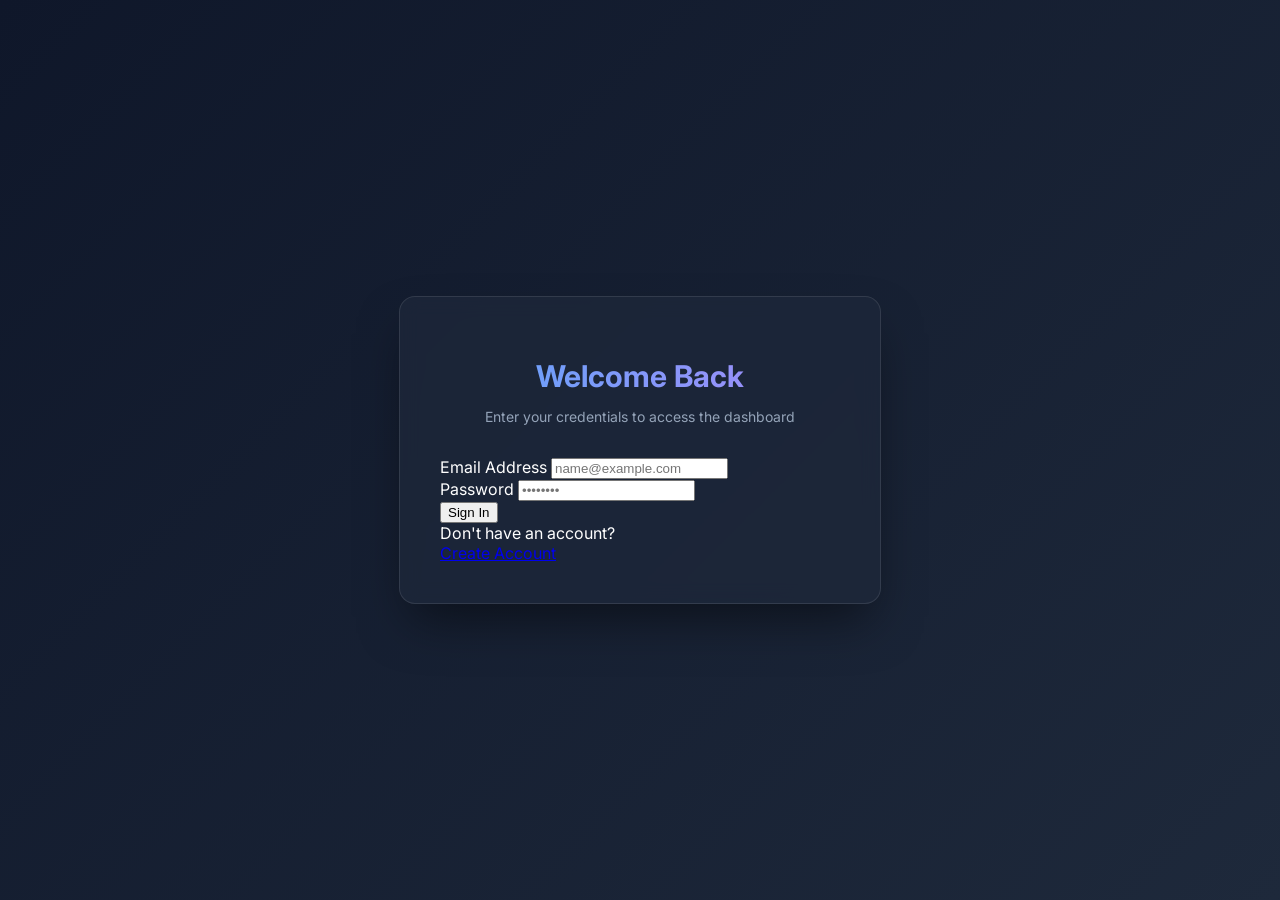
==== frontend/index.html @ 5731753a "Merge branch 'main' of https://github.com/ydejene/urban-mobility-data-explorer into ydejene" ====
<!-- 
  frontend\login.html
  Login Page: Provides a secure interface for users to authenticate using 
  their email and password credentials.
-->
<!DOCTYPE html>
<html lang="en">

<head>
    <meta charset="UTF-8">
    <meta name="viewport" content="width=device-width, initial-scale=1.0">
    <title>Login - NYC Taxi Dashboard</title>
    <link rel="stylesheet" href="style.css">
    <link href="https://fonts.googleapis.com/css2?family=Inter:wght@400;500;600;700&display=swap" rel="stylesheet">
    <style>
        body {
            display: flex;
            justify-content: center;
            align-items: center;
            height: 100vh;
            background: linear-gradient(135deg, #0f172a 0%, #1e293b 100%);
            margin: 0;
            font-family: 'Inter', sans-serif;
            color: white;
        }

        .auth-container {
            background: rgba(30, 41, 59, 0.7);
            backdrop-filter: blur(10px);
            padding: 2.5rem;
            border-radius: 1rem;
            box-shadow: 0 25px 50px -12px rgba(0, 0, 0, 0.5);
            width: 100%;
            max-width: 400px;
            border: 1px solid rgba(255, 255, 255, 0.1);
        }

        .auth-header {
            text-align: center;
            margin-bottom: 2rem;
        }

        .auth-header h1 {
            font-size: 1.875rem;
            font-weight: 700;
            margin-bottom: 0.5rem;
            background: linear-gradient(to right, #60a5fa, #a78bfa);
            -webkit-background-clip: text;
            background-clip: text;
            -webkit-text-fill-color: transparent;
        }

        .auth-header p {
            color: #94a3b8;
            font-size: 0.875rem;
        }


    </style>
</head>

<body>
    <div class="auth-container">
        <div class="auth-header">
            <h1>Welcome Back</h1>
            <p>Enter your credentials to access the dashboard</p>
        </div>
        <div id="error-message" class="error-message"></div>
        <form id="login-form">
            <div class="form-group">
                <label for="email">Email Address</label>
                <input type="email" id="email" placeholder="name@example.com" required>
            </div>
            <div class="form-group">
                <label for="password">Password</label>
                <input type="password" id="password" placeholder="••••••••" required>
            </div>
            <button type="submit" class="auth-button">Sign In</button>
        </form>
        <div class="auth-footer">
            Don't have an account?<br>
            <a href="signup.html" class="signup-btn">Create Account</a>
        </div>
    </div>

    <script>
        document.getElementById('login-form').addEventListener('submit', async (e) => {
            e.preventDefault();
            const email = document.getElementById('email').value;
            const password = document.getElementById('password').value;
            const errorElement = document.getElementById('error-message');

            try {
                const response = await fetch('http://127.0.0.1:5000/api/auth/login', {
                    method: 'POST',
                    headers: { 'Content-Type': 'application/json' },
                    body: JSON.stringify({ email, password })
                });

                const data = await response.json();

                if (response.ok) {
                    localStorage.setItem('auth_token', data.token);
                    localStorage.setItem('user_email', data.email);
                    window.location.href = 'dashboard.html';
                } else {
                    errorElement.textContent = data.error || 'Login failed';
                    errorElement.style.display = 'block';
                }
            } catch (error) {
                errorElement.textContent = 'Server connection error';
                errorElement.style.display = 'block';
            }
        });

    </script>
</body>

</html>
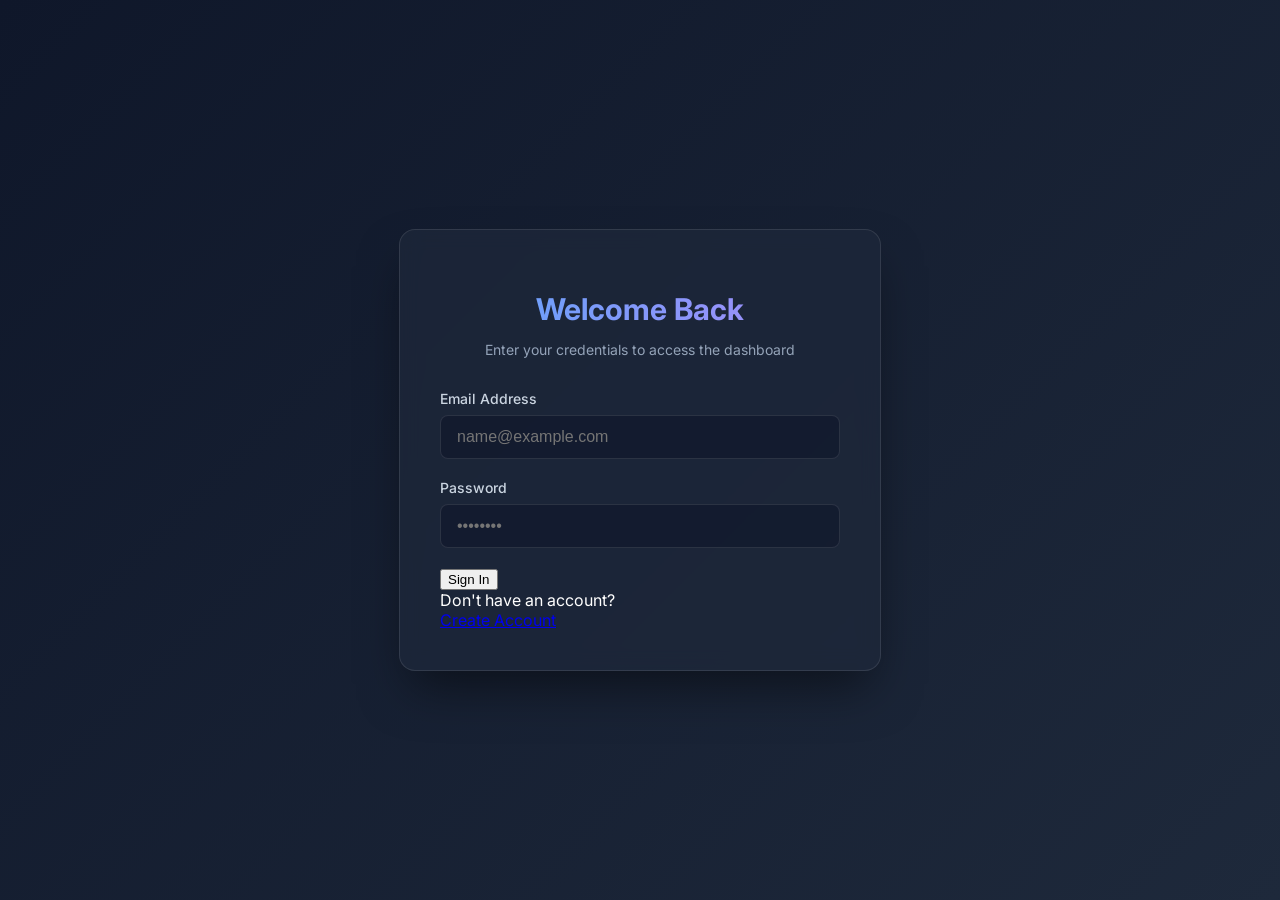
==== commit f3c4a699: "designing the form group" ====
--- a/frontend/index.html
+++ b/frontend/index.html
@@ -53,6 +53,36 @@
         .auth-header p {
             color: #94a3b8;
             font-size: 0.875rem;
+        }
+
+        .form-group {
+            margin-bottom: 1.25rem;
+        }
+
+        .form-group label {
+            display: block;
+            margin-bottom: 0.5rem;
+            font-size: 0.875rem;
+            font-weight: 500;
+            color: #cbd5e1;
+        }
+
+        .form-group input {
+            width: 100%;
+            padding: 0.75rem 1rem;
+            background: rgba(15, 23, 42, 0.6);
+            border: 1px solid rgba(255, 255, 255, 0.1);
+            border-radius: 0.5rem;
+            color: white;
+            font-size: 1rem;
+            transition: all 0.2s;
+            box-sizing: border-box;
+        }
+
+        .form-group input:focus {
+            outline: none;
+            border-color: #3b82f6;
+            box-shadow: 0 0 0 3px rgba(59, 130, 246, 0.2);
         }
 
 
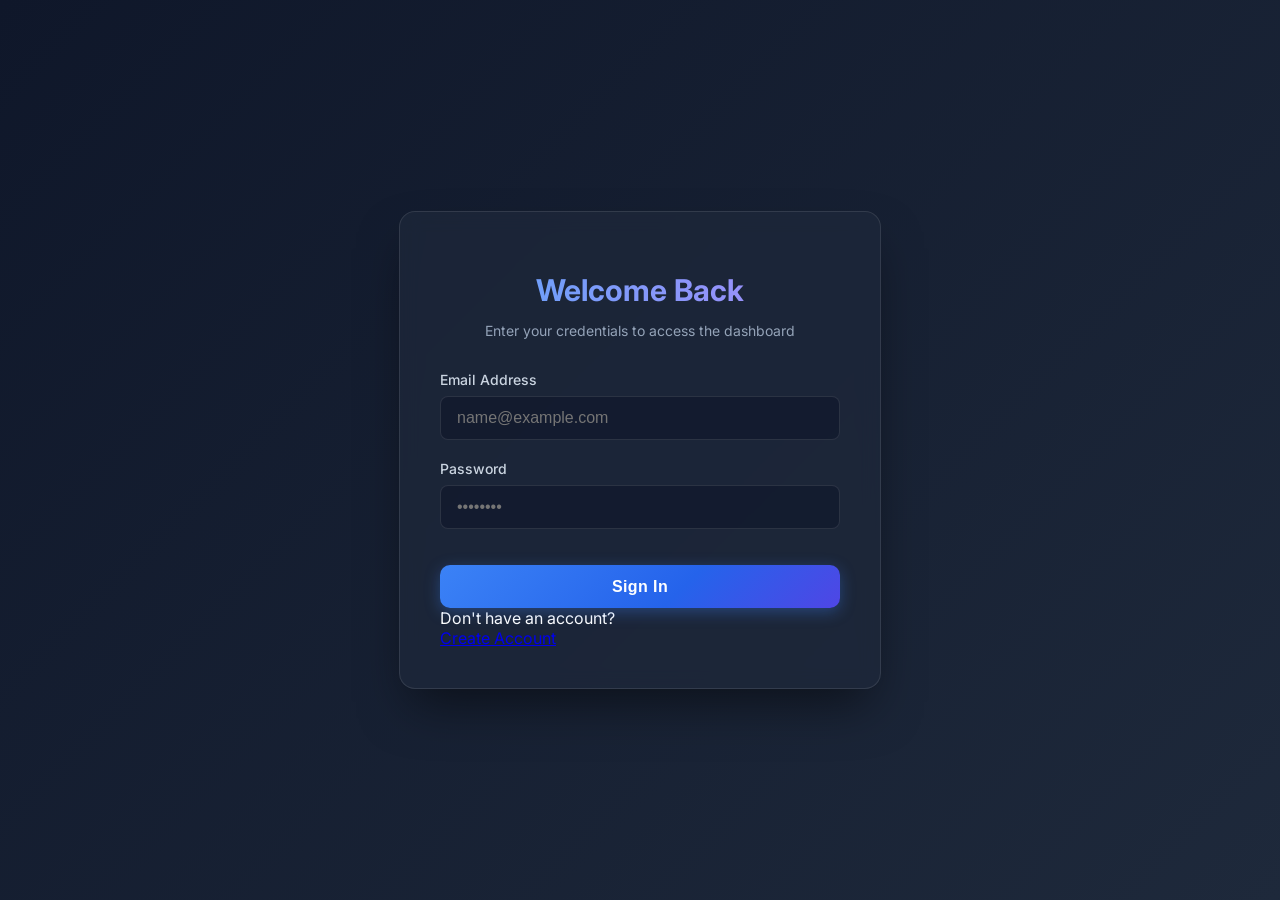
==== commit e3c1f180: "working on the auth button" ====
--- a/frontend/index.html
+++ b/frontend/index.html
@@ -85,6 +85,50 @@
             box-shadow: 0 0 0 3px rgba(59, 130, 246, 0.2);
         }
 
+        .auth-button {
+            width: 100%;
+            padding: 0.8rem;
+            background: linear-gradient(135deg, #3b82f6 0%, #2563eb 60%, #4f46e5 100%);
+            color: white;
+            border: none;
+            border-radius: 0.625rem;
+            font-size: 1rem;
+            font-weight: 700;
+            letter-spacing: 0.025em;
+            cursor: pointer;
+            margin-top: 1rem;
+            position: relative;
+            overflow: hidden;
+            transition: transform 0.2s ease, box-shadow 0.2s ease;
+            box-shadow: 0 4px 15px rgba(59, 130, 246, 0.35);
+        }
+
+        .auth-button::before {
+            content: '';
+            position: absolute;
+            top: 0;
+            left: -75%;
+            width: 50%;
+            height: 100%;
+            background: rgba(255, 255, 255, 0.18);
+            transform: skewX(-20deg);
+            transition: left 0.5s ease;
+        }
+
+        .auth-button:hover::before {
+            left: 130%;
+        }
+
+        .auth-button:hover {
+            transform: translateY(-2px);
+            box-shadow: 0 8px 24px rgba(59, 130, 246, 0.5);
+        }
+
+        .auth-button:active {
+            transform: translateY(0);
+            box-shadow: 0 3px 10px rgba(59, 130, 246, 0.3);
+        }
+
 
     </style>
 </head>
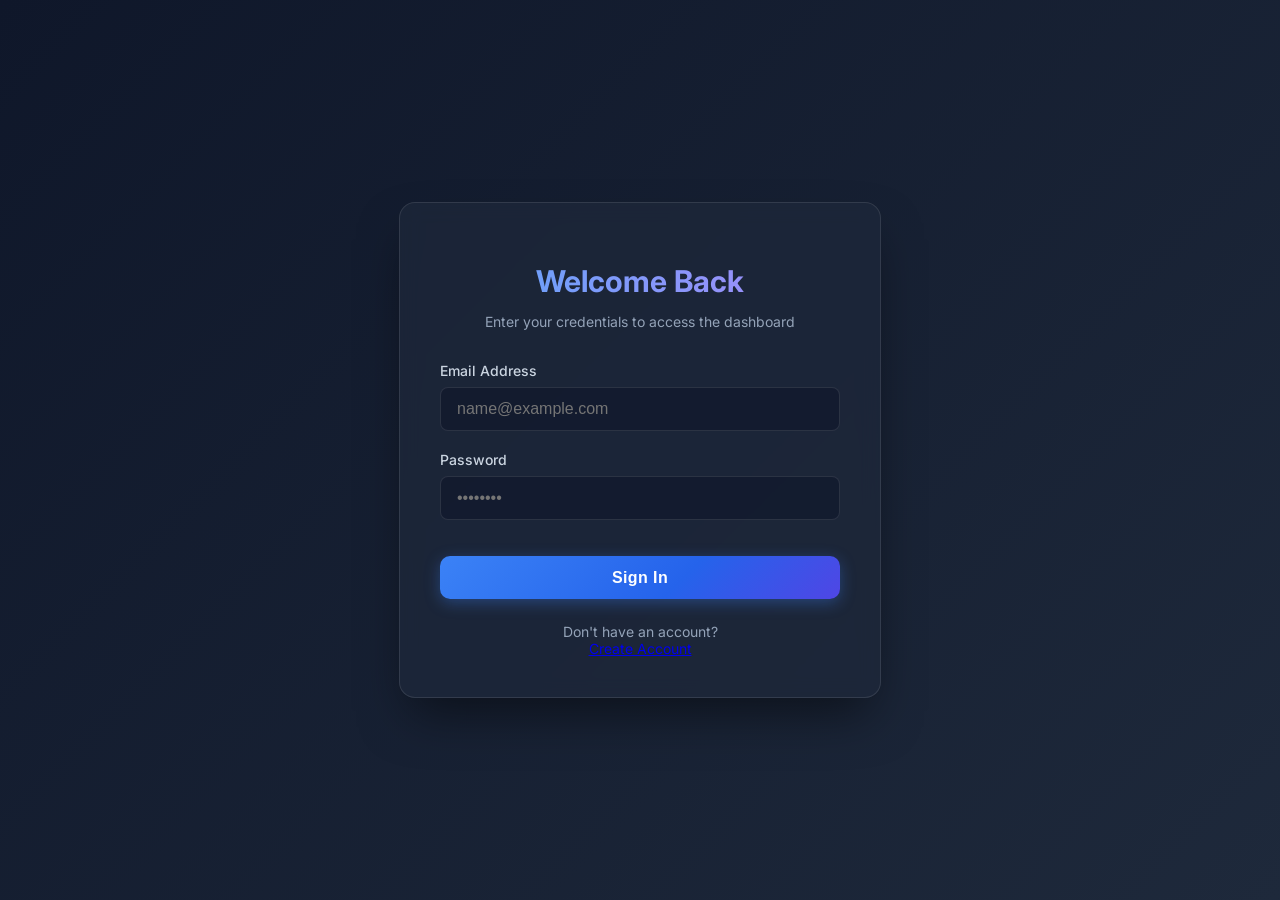
==== commit ad7dfb05: "working on the auth footer" ====
--- a/frontend/index.html
+++ b/frontend/index.html
@@ -128,6 +128,13 @@
             transform: translateY(0);
             box-shadow: 0 3px 10px rgba(59, 130, 246, 0.3);
         }
+        .auth-footer {
+            margin-top: 1.5rem;
+            text-align: center;
+            font-size: 0.875rem;
+            color: #94a3b8;
+        }
+        
 
 
     </style>
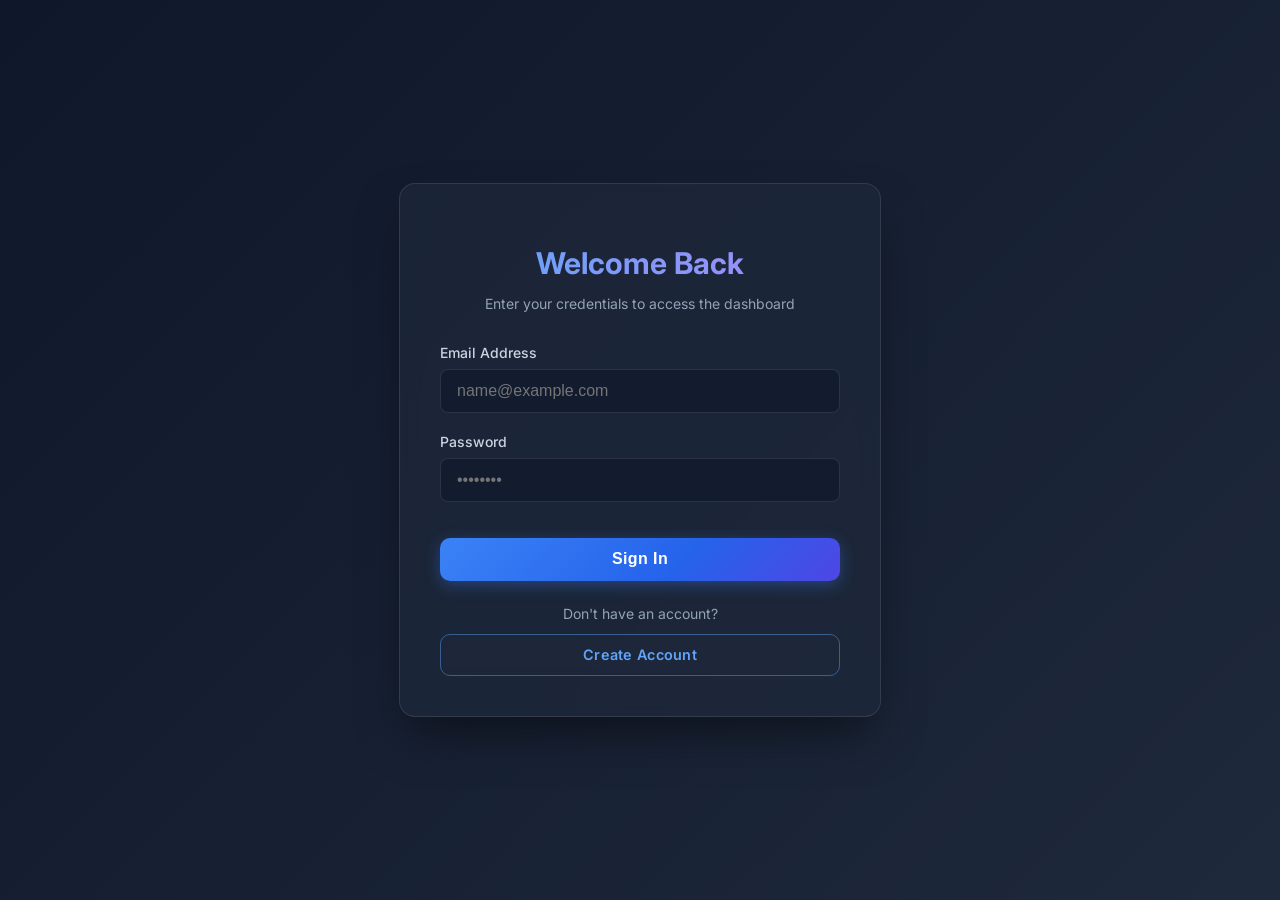
==== commit b0f23fb8: "creating and designing the signup page" ====
--- a/frontend/index.html
+++ b/frontend/index.html
@@ -135,6 +135,33 @@
             color: #94a3b8;
         }
         
+        .signup-btn {
+            display: inline-block;
+            margin-top: 0.75rem;
+            width: 100%;
+            padding: 0.7rem;
+            background: transparent;
+            color: #60a5fa;
+            border: 1.5px solid rgba(96, 165, 250, 0.45);
+            border-radius: 0.625rem;
+            font-size: 0.9rem;
+            font-weight: 600;
+            letter-spacing: 0.02em;
+            cursor: pointer;
+            text-decoration: none;
+            text-align: center;
+            box-sizing: border-box;
+            transition: all 0.25s ease;
+            backdrop-filter: blur(4px);
+        }
+
+        .signup-btn:hover {
+            background: rgba(96, 165, 250, 0.1);
+            border-color: #60a5fa;
+            color: #93c5fd;
+            box-shadow: 0 0 16px rgba(96, 165, 250, 0.2);
+            transform: translateY(-1px);
+        }
 
 
     </style>
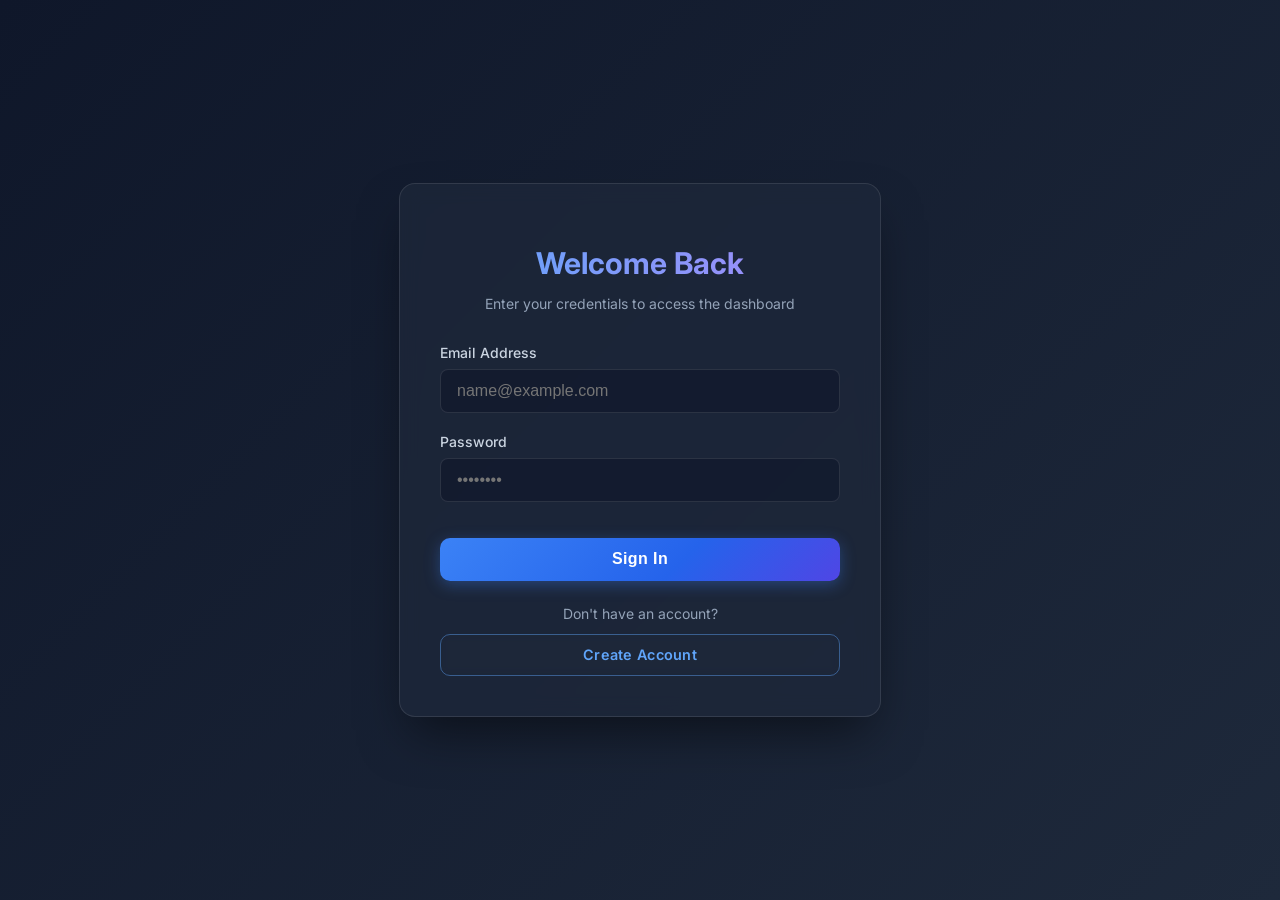
==== commit c2dcfc3d: "designing the error cards" ====
--- a/frontend/index.html
+++ b/frontend/index.html
@@ -161,6 +161,17 @@
             color: #93c5fd;
             box-shadow: 0 0 16px rgba(96, 165, 250, 0.2);
             transform: translateY(-1px);
+        }
+
+        .error-message {
+            background: rgba(239, 68, 68, 0.1);
+            border: 1px solid rgba(239, 68, 68, 0.2);
+            color: #f87171;
+            padding: 0.75rem;
+            border-radius: 0.5rem;
+            font-size: 0.875rem;
+            margin-bottom: 1.25rem;
+            display: none;
         }
 
 
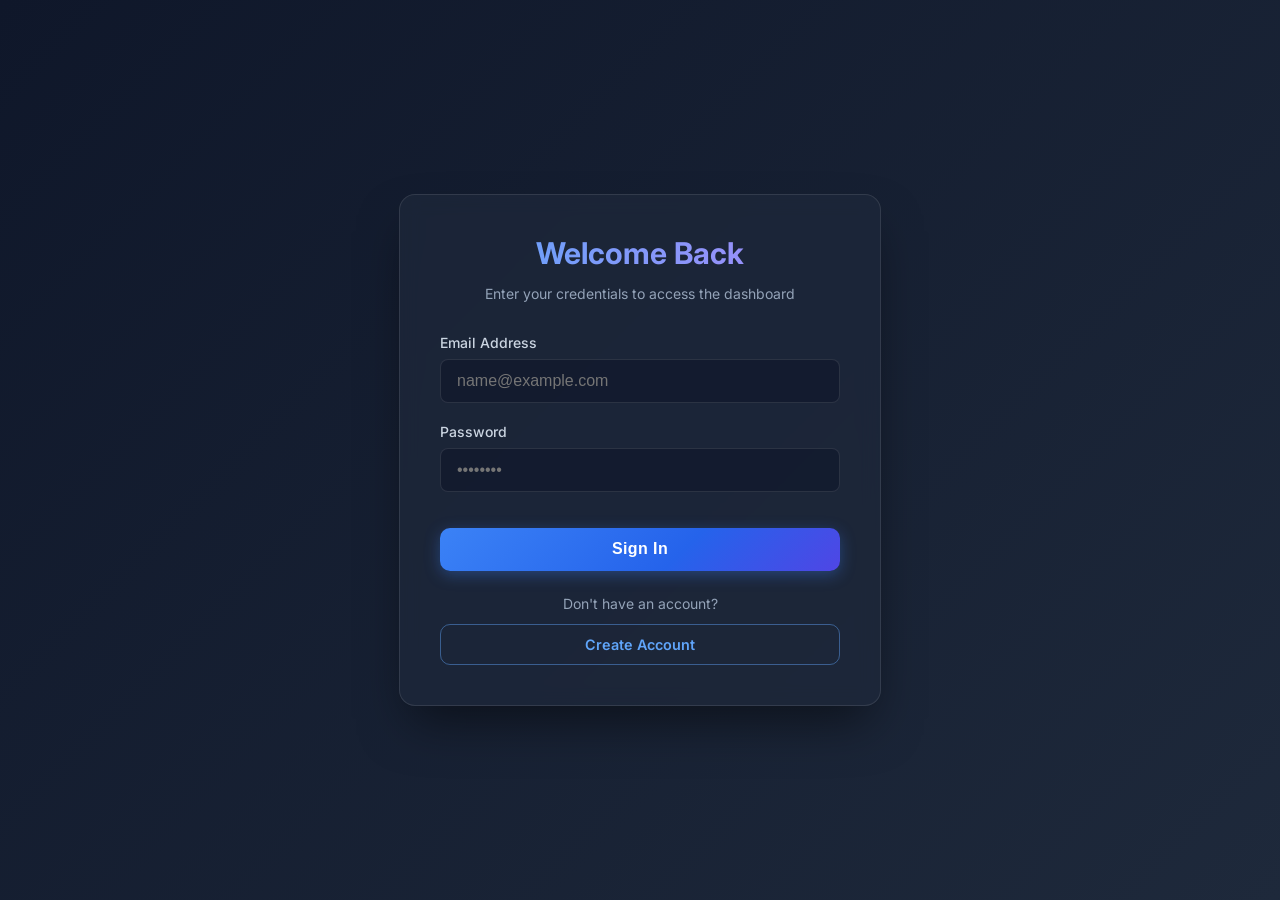
==== commit abba1a61: "fix authentication flow by separate login page and dashboard page" ====
--- a/frontend/index.html
+++ b/frontend/index.html
@@ -1,16 +1,10 @@
-<!-- 
-  frontend\login.html
-  Login Page: Provides a secure interface for users to authenticate using 
-  their email and password credentials.
--->
 <!DOCTYPE html>
 <html lang="en">
-
 <head>
     <meta charset="UTF-8">
     <meta name="viewport" content="width=device-width, initial-scale=1.0">
     <title>Login - NYC Taxi Dashboard</title>
-    <link rel="stylesheet" href="style.css">
+    <link rel="stylesheet" href="css/styles.css">
     <link href="https://fonts.googleapis.com/css2?family=Inter:wght@400;500;600;700&display=swap" rel="stylesheet">
     <style>
         body {
@@ -97,26 +91,8 @@
             letter-spacing: 0.025em;
             cursor: pointer;
             margin-top: 1rem;
-            position: relative;
-            overflow: hidden;
             transition: transform 0.2s ease, box-shadow 0.2s ease;
             box-shadow: 0 4px 15px rgba(59, 130, 246, 0.35);
-        }
-
-        .auth-button::before {
-            content: '';
-            position: absolute;
-            top: 0;
-            left: -75%;
-            width: 50%;
-            height: 100%;
-            background: rgba(255, 255, 255, 0.18);
-            transform: skewX(-20deg);
-            transition: left 0.5s ease;
-        }
-
-        .auth-button:hover::before {
-            left: 130%;
         }
 
         .auth-button:hover {
@@ -124,17 +100,6 @@
             box-shadow: 0 8px 24px rgba(59, 130, 246, 0.5);
         }
 
-        .auth-button:active {
-            transform: translateY(0);
-            box-shadow: 0 3px 10px rgba(59, 130, 246, 0.3);
-        }
-        .auth-footer {
-            margin-top: 1.5rem;
-            text-align: center;
-            font-size: 0.875rem;
-            color: #94a3b8;
-        }
-        
         .signup-btn {
             display: inline-block;
             margin-top: 0.75rem;
@@ -146,20 +111,17 @@
             border-radius: 0.625rem;
             font-size: 0.9rem;
             font-weight: 600;
-            letter-spacing: 0.02em;
             cursor: pointer;
             text-decoration: none;
             text-align: center;
             box-sizing: border-box;
             transition: all 0.25s ease;
-            backdrop-filter: blur(4px);
         }
 
         .signup-btn:hover {
             background: rgba(96, 165, 250, 0.1);
             border-color: #60a5fa;
             color: #93c5fd;
-            box-shadow: 0 0 16px rgba(96, 165, 250, 0.2);
             transform: translateY(-1px);
         }
 
@@ -174,10 +136,14 @@
             display: none;
         }
 
-
+        .auth-footer {
+            margin-top: 1.5rem;
+            text-align: center;
+            font-size: 0.875rem;
+            color: #94a3b8;
+        }
     </style>
 </head>
-
 <body>
     <div class="auth-container">
         <div class="auth-header">
@@ -231,8 +197,6 @@
                 errorElement.style.display = 'block';
             }
         });
-
     </script>
 </body>
-
-</html>
+</html>
--- a/frontend/css/styles.css
+++ b/frontend/css/styles.css
@@ -0,0 +1,1455 @@
+:root {
+    --bg-color: #0d1117;
+    --card-bg: #161b22;
+    --text-color: #c9d1d9;
+    --accent-color: #58a6ff;
+    --border-color: #30363d;
+    --success-color: #3fb950;
+}
+
+body {
+    margin: 0;
+    font-family: 'Inter', sans-serif;
+    background-color: var(--bg-color);
+    color: var(--text-color);
+}
+
+.container {
+    max-width: 1400px;
+    margin: 0 auto;
+    width: 100%;
+}
+
+header {
+    padding: 2rem 3rem;
+    border-bottom: 1px solid var(--border-color);
+    background: linear-gradient(135deg, var(--card-bg) 0%, #1c2128 100%);
+}
+
+h1 {
+    margin: 0;
+    font-size: 1.5rem;
+    color: var(--accent-color);
+}
+
+.header-top {
+    display: flex;
+    justify-content: space-between;
+    align-items: center;
+    margin-bottom: 1.5rem;
+}
+
+.stats-bar {
+    display: flex;
+    gap: 3rem;
+    align-items: flex-start;
+}
+
+.stat-card {
+    display: flex;
+    flex-direction: column;
+    min-width: 150px;
+}
+
+.stat-card h3 {
+    font-size: 0.75rem;
+    font-weight: 600;
+    text-transform: uppercase;
+    letter-spacing: 0.05em;
+    color: #8b949e;
+    margin: 0 0 0.5rem 0;
+}
+
+.stat-card p {
+    font-size: 1.5rem;
+    font-weight: 700;
+    margin: 0;
+    line-height: 1.2;
+}
+
+.stat-card small {
+    font-size: 0.7rem;
+    color: #8b949e;
+    margin-top: 0.25rem;
+    display: block;
+}
+
+.stat-header {
+    display: flex;
+    justify-content: space-between;
+    align-items: flex-start;
+}
+
+.diagnostic-info {
+    position: relative;
+    cursor: help;
+}
+
+.info-icon {
+    width: 14px;
+    height: 14px;
+    color: #8b949e;
+    transition: color 0.2s;
+}
+
+.diagnostic-info:hover .info-icon {
+    color: var(--accent-color);
+}
+
+.diagnostic-tooltip {
+    position: absolute;
+    top: calc(100% + 8px);
+    right: 0;
+    background: #1c2128;
+    border: 1px solid var(--border-color);
+    padding: 0.75rem;
+    border-radius: 6px;
+    box-shadow: 0 4px 12px rgba(0, 0, 0, 0.5);
+    z-index: 100;
+    width: 200px;
+    opacity: 0;
+    visibility: hidden;
+    transition: all 0.2s ease;
+    pointer-events: none;
+}
+
+.diagnostic-info:hover .diagnostic-tooltip {
+    opacity: 1;
+    visibility: visible;
+}
+
+.tooltip-item {
+    display: flex;
+    justify-content: space-between;
+    font-size: 0.75rem;
+    margin-bottom: 0.4rem;
+}
+
+.tooltip-item:last-child {
+    margin-bottom: 0;
+}
+
+.tooltip-item span {
+    color: #8b949e;
+}
+
+.tooltip-item strong {
+    color: var(--text-color);
+}
+
+.stat-card.loading p {
+    color: var(--border-color);
+    animation: pulse 1.5s infinite ease-in-out;
+}
+
+@keyframes pulse {
+    0% { opacity: 0.4; }
+    50% { opacity: 0.8; }
+    100% { opacity: 0.4; }
+}
+
+main {
+    padding: 2rem;
+}
+
+.controls {
+    display: flex;
+    gap: 1.5rem;
+    margin-bottom: 2rem;
+    align-items: flex-end;
+}
+
+.date-inputs {
+    display: flex;
+    gap: 0.5rem;
+}
+
+.date-inputs input[type="date"] {
+    background-color: var(--card-bg);
+    color: var(--text-color);
+    border: 1px solid var(--border-color);
+    padding: 0.5rem;
+    border-radius: 6px;
+    font-family: inherit;
+}
+
+.tabbed-card {
+    padding: 0 !important;
+}
+
+.tabbed-card .card-header {
+    padding: 0.75rem 1rem;
+    border-bottom: 1px solid var(--border-color);
+    background-color: rgba(255, 255, 255, 0.02);
+}
+
+.tabs {
+    display: flex;
+    gap: 1rem;
+}
+
+.tab-btn {
+    background: none;
+    border: none;
+    color: var(--text-secondary);
+    padding: 0.5rem 1rem;
+    cursor: pointer;
+    font-size: 0.9rem;
+    font-weight: 500;
+    position: relative;
+    transition: all 0.3s cubic-bezier(0.4, 0, 0.2, 1);
+    border-radius: 4px;
+}
+
+.tab-btn:hover {
+    color: var(--text-color);
+    background-color: rgba(255, 255, 255, 0.05);
+}
+
+.tab-btn.active {
+    color: var(--primary-color);
+    background-color: rgba(88, 166, 255, 0.1);
+}
+
+.tab-btn::after {
+    content: '';
+    position: absolute;
+    bottom: 0px;
+    left: 50%;
+    width: 0;
+    height: 2px;
+    background-color: var(--primary-color);
+    transition: all 0.3s ease;
+    transform: translateX(-50%);
+}
+
+.tab-btn.active::after {
+    width: 80%;
+}
+
+.tab-content {
+    padding: 1rem;
+    height: calc(100% - 3.5rem);
+    position: relative;
+}
+
+.loading-overlay {
+    position: absolute;
+    top: 0;
+    left: 0;
+    right: 0;
+    bottom: 0;
+    background-color: rgba(13, 17, 23, 0.7);
+    display: flex;
+    justify-content: center;
+    align-items: center;
+    z-index: 10;
+    backdrop-filter: blur(2px);
+}
+
+.loading-overlay.hidden {
+    display: none;
+}
+
+.spinner {
+    width: 32px;
+    height: 32px;
+    border: 3px solid rgba(88, 166, 255, 0.1);
+    border-top-color: var(--primary-color);
+    border-radius: 50%;
+    animation: spin 0.8s linear infinite;
+}
+
+@keyframes spin {
+    to { transform: rotate(360deg); }
+}
+
+select {
+    background-color: var(--card-bg);
+    color: var(--text-color);
+    border: 1px solid var(--border-color);
+    padding: 0.5rem;
+    border-radius: 6px;
+}
+
+.custom-dropdown {
+    position: relative;
+    width: 100%;
+}
+
+.dropdown-trigger {
+    width: 100%;
+    background-color: var(--card-bg);
+    color: var(--text-color);
+    border: 1px solid var(--border-color);
+    padding: 0.5rem;
+    border-radius: 6px;
+    cursor: pointer;
+    display: flex;
+    justify-content: space-between;
+    align-items: center;
+    font-family: inherit;
+    font-size: inherit;
+    transition: border-color 0.2s;
+}
+
+.dropdown-trigger:hover {
+    border-color: var(--accent-color);
+}
+
+.dropdown-trigger svg {
+    transition: transform 0.2s;
+}
+
+.custom-dropdown.open .dropdown-trigger svg {
+    transform: rotate(180deg);
+}
+
+.dropdown-menu {
+    position: absolute;
+    top: calc(100% + 4px);
+    left: 0;
+    right: 0;
+    background: var(--card-bg);
+    border: 1px solid var(--border-color);
+    border-radius: 6px;
+    z-index: 5000;
+    display: none;
+    box-shadow: 0 4px 12px rgba(0, 0, 0, 0.3);
+    max-height: 80vh;
+    overflow-y: auto;
+    scrollbar-width: thin;
+    touch-action: pan-y;
+}
+
+.custom-dropdown.open .dropdown-menu {
+    display: block;
+}
+
+.dropdown-item {
+    padding: 0.75rem;
+    cursor: pointer;
+    transition: background 0.2s;
+    position: relative;
+    display: flex;
+    justify-content: space-between;
+    align-items: center;
+}
+
+.dropdown-item:hover {
+    background: rgba(88, 166, 255, 0.1);
+}
+
+.dropdown-item.active {
+    background: rgba(88, 166, 255, 0.2);
+    color: var(--accent-color);
+}
+
+.dropdown-item span {
+    flex: 1;
+}
+
+.submenu-toggle {
+    display: flex;
+    align-items: center;
+    justify-content: center;
+    min-width: 32px;
+    min-height: 32px;
+    margin: -0.5rem -0.5rem -0.5rem 0;
+    padding: 0.5rem;
+    cursor: pointer;
+    border-radius: 4px;
+    transition: background 0.2s, opacity 0.2s;
+    opacity: 0.5;
+    flex-shrink: 0;
+}
+
+.dropdown-item:hover .submenu-toggle,
+.submenu-open .submenu-toggle {
+    opacity: 1;
+}
+
+.submenu-toggle:hover {
+    background: rgba(88, 166, 255, 0.15);
+    opacity: 1;
+}
+
+.submenu-toggle svg {
+    width: 12px;
+    height: 12px;
+    transition: transform 0.2s;
+    pointer-events: none;
+}
+
+.submenu-open .submenu-toggle svg {
+    transform: rotate(90deg);
+}
+
+.dropdown-item.has-submenu {
+    position: relative;
+    flex-wrap: wrap;
+}
+
+.submenu {
+    position: static;
+    width: 100%;
+    min-width: unset;
+    max-width: none;
+    background: rgba(255, 255, 255, 0.03);
+    border: none;
+    border-top: 1px solid var(--border-color);
+    border-radius: 0;
+    max-height: 300px;
+    overflow-y: auto;
+    display: none;
+    box-shadow: none;
+    z-index: 1001;
+    flex-basis: 100%;
+}
+
+.dropdown-item.submenu-open {
+    flex-direction: column;
+    align-items: stretch;
+    padding-bottom: 0;
+}
+
+.dropdown-item.submenu-open .submenu {
+    display: block;
+}
+
+.submenu-item {
+    padding: 0.65rem 1rem;
+    cursor: pointer;
+    transition: background 0.2s;
+    font-size: 0.875rem;
+    border-bottom: 1px solid var(--border-color);
+}
+
+.submenu-item:last-child {
+    border-bottom: none;
+}
+
+.submenu-item:hover {
+    background: rgba(88, 166, 255, 0.15);
+}
+
+.submenu-loading {
+    padding: 1rem;
+    text-align: center;
+    color: #8b949e;
+    font-size: 0.875rem;
+}
+
+.dashboard-grid {
+    display: grid;
+    grid-template-columns: 2fr 1fr;
+    gap: 2rem;
+}
+
+.card {
+    background-color: var(--card-bg);
+    border: 1px solid var(--border-color);
+    border-radius: 12px;
+    padding: 1.5rem;
+    transition: transform 0.2s ease, border-color 0.2s ease;
+    overflow: hidden;
+    position: relative;
+}
+
+.card:hover {
+    border-color: var(--accent-color);
+    transform: translateY(-2px);
+}
+
+#map {
+    height: 500px;
+    border-radius: 6px;
+}
+
+.btn-primary {
+    background-color: #0d47a1;
+    color: white;
+    border: none;
+    padding: 0.6rem 1.2rem;
+    border-radius: 6px;
+    cursor: pointer;
+    font-weight: 600;
+    font-family: inherit;
+    transition: all 0.2s ease;
+    display: flex;
+    align-items: center;
+    gap: 0.5rem;
+    height: 40px;
+    box-shadow: 0 4px 12px rgba(13, 71, 161, 0.3);
+}
+
+.btn-primary:hover {
+    background-color: #1565c0;
+    transform: translateY(-1px);
+    box-shadow: 0 6px 16px rgba(13, 71, 161, 0.4);
+}
+
+.btn-primary .btn-icon {
+    width: 16px;
+    height: 16px;
+}
+
+.btn-secondary {
+    background-color: rgba(88, 166, 255, 0.05);
+    color: var(--text-color);
+    border: 1px solid var(--border-color);
+    padding: 0.6rem 1.2rem;
+    border-radius: 6px;
+    cursor: pointer;
+    font-weight: 600;
+    font-family: inherit;
+    transition: all 0.2s ease;
+    display: flex;
+    align-items: center;
+    gap: 0.5rem;
+    height: 40px;
+}
+
+.btn-secondary:hover {
+    background-color: rgba(88, 166, 255, 0.1);
+    border-color: var(--accent-color);
+    transform: translateY(-1px);
+    box-shadow: 0 4px 12px rgba(88, 166, 255, 0.1);
+}
+
+.btn-secondary .btn-icon {
+    width: 16px;
+    height: 16px;
+    color: var(--accent-color);
+}
+
+.icon-btn {
+    background: transparent;
+    border: 1px solid var(--border-color);
+    color: var(--text-color);
+    padding: 0.4rem;
+    border-radius: 6px;
+    cursor: pointer;
+    font-size: 1.2rem;
+    line-height: 1;
+    transition: all 0.2s;
+    display: flex;
+    align-items: center;
+    justify-content: center;
+}
+
+.icon-btn svg {
+    display: block;
+    width: 18px;
+    height: 18px;
+    pointer-events: none;
+}
+
+.card-header {
+    display: flex;
+    justify-content: space-between;
+    align-items: center;
+    margin-bottom: 1rem;
+}
+
+.card-header h3 {
+    margin-bottom: 0;
+}
+
+body.focus-mode {
+    overflow: hidden;
+}
+
+body.focus-mode .chart-card,
+body.focus-mode header {
+    display: none;
+}
+
+body.focus-mode main {
+    padding: 0;
+}
+
+body.focus-mode .dropdown-menu,
+body.focus-mode .search-results {
+    top: calc(100% + 4px);
+    bottom: auto;
+    box-shadow: 0 4px 12px rgba(0, 0, 0, 0.3);
+}
+
+.submenu-item {
+    padding-left: 2.25rem;
+}
+
+body.focus-mode .dashboard-grid {
+    grid-template-columns: 1fr;
+    height: 100vh;
+    width: 100vw;
+    gap: 0;
+}
+
+body.focus-mode .map-card {
+    height: 100vh;
+    width: 100vw;
+    border-radius: 0;
+    border: none;
+    padding: 0;
+    position: fixed;
+    top: 0;
+    left: 0;
+    z-index: 1000;
+}
+
+body.focus-mode #map {
+    height: 100vh;
+    border-radius: 0;
+}
+
+body.focus-mode .map-card .card-header {
+    position: fixed;
+    top: 1.5rem;
+    right: 1.5rem;
+    z-index: 2100;
+}
+
+body.focus-mode .icon-btn {
+    background: rgba(22, 27, 34, 0.9);
+    backdrop-filter: blur(8px);
+    border: 1px solid var(--accent-color);
+    box-shadow: 0 4px 12px rgba(0, 0, 0, 0.5);
+}
+
+body.focus-mode .map-card h3 {
+    display: none;
+}
+
+h3 {
+    margin-top: 0;
+    font-size: 1.1rem;
+    margin-bottom: 1.5rem;
+}
+
+.search-group {
+    position: relative;
+    flex: 1;
+    max-width: 300px;
+}
+
+.search-container {
+    position: relative;
+}
+
+#zoneSearch {
+    width: 100%;
+    background-color: var(--card-bg);
+    color: var(--text-color);
+    border: 1px solid var(--border-color);
+    padding: 0.5rem;
+    border-radius: 6px;
+    font-family: inherit;
+    transition: border-color 0.2s;
+}
+
+#zoneSearch:focus {
+    outline: none;
+    border-color: var(--accent-color);
+}
+
+.search-results {
+    position: absolute;
+    top: calc(100% + 4px);
+    left: 0;
+    right: 0;
+    background: var(--card-bg);
+    border: 1px solid var(--border-color);
+    border-radius: 6px;
+    max-height: 250px;
+    overflow-y: auto;
+    z-index: 1000;
+    display: none;
+    scrollbar-width: thin;
+    touch-action: pan-y;
+}
+
+.search-results.active {
+    display: block;
+}
+
+.search-result-item {
+    padding: 0.75rem;
+    cursor: pointer;
+    border-bottom: 1px solid var(--border-color);
+    transition: background 0.2s;
+}
+
+.search-result-item:last-child {
+    border-bottom: none;
+}
+
+.search-result-item:hover {
+    background: rgba(88, 166, 255, 0.1);
+}
+
+.search-result-item strong {
+    color: var(--accent-color);
+}
+
+.search-result-item small {
+    color: #8b949e;
+    display: block;
+    margin-top: 0.25rem;
+}
+
+.button-group {
+    display: flex;
+    align-items: flex-end;
+    gap: 0.75rem;
+}
+
+.filter-chips {
+    display: flex;
+    gap: 0.75rem;
+    margin-bottom: 1.5rem;
+    flex-wrap: wrap;
+}
+
+.chip {
+    background: var(--card-bg);
+    color: var(--text-color);
+    border: 1px solid var(--border-color);
+    padding: 0.5rem 1rem;
+    border-radius: 20px;
+    cursor: pointer;
+    font-family: inherit;
+    font-size: 0.875rem;
+    transition: all 0.2s;
+    display: flex;
+    align-items: center;
+    gap: 0.5rem;
+}
+
+.chip:hover {
+    border-color: var(--accent-color);
+    transform: translateY(-1px);
+}
+
+.chip.active {
+    background: var(--accent-color);
+    color: white;
+    border-color: var(--accent-color);
+}
+
+.map-legend {
+    position: absolute;
+    bottom: 20px;
+    left: 20px;
+    background: rgba(22, 27, 34, 0.95);
+    backdrop-filter: blur(8px);
+    border: 1px solid var(--border-color);
+    border-radius: 8px;
+    padding: 1rem;
+    z-index: 400;
+    min-width: 180px;
+}
+
+.map-legend h4 {
+    margin: 0 0 0.75rem 0;
+    font-size: 0.875rem;
+    font-weight: 600;
+    color: var(--text-color);
+}
+
+.legend-item {
+    display: flex;
+    align-items: center;
+    gap: 0.5rem;
+    margin-bottom: 0.5rem;
+}
+
+.legend-item:last-child {
+    margin-bottom: 0;
+}
+
+.legend-color {
+    width: 20px;
+    height: 20px;
+    border-radius: 4px;
+    border: 1px solid var(--border-color);
+}
+
+.legend-item span:last-child {
+    font-size: 0.8rem;
+    color: var(--text-color);
+}
+
+.details-panel {
+    position: fixed;
+    top: 0;
+    width: 350px;
+    height: 100vh;
+    background: var(--card-bg);
+    z-index: 3000;
+    overflow-y: auto;
+    box-shadow: 0 0 20px rgba(0, 0, 0, 0.5);
+}
+
+#detailsPanel,
+.borough-panel {
+    right: -360px;
+    border-left: 1px solid var(--border-color);
+    transition: right 0.3s ease;
+}
+
+#detailsPanel.open,
+.borough-panel.open {
+    right: 0;
+}
+
+.panel-header {
+    display: flex;
+    justify-content: space-between;
+    align-items: center;
+    padding: 1.5rem;
+    border-bottom: 1px solid var(--border-color);
+    position: sticky;
+    top: 0;
+    background: var(--card-bg);
+    z-index: 10;
+}
+
+.panel-header h3 {
+    margin: 0;
+    font-size: 1.1rem;
+}
+
+.panel-content {
+    padding: 1.5rem;
+}
+
+.panel-section {
+    margin-bottom: 1.5rem;
+}
+
+.panel-section h4 {
+    font-size: 0.75rem;
+    font-weight: 600;
+    text-transform: uppercase;
+    letter-spacing: 0.05em;
+    color: #8b949e;
+    margin: 0 0 0.5rem 0;
+}
+
+.panel-section p {
+    margin: 0;
+    color: var(--text-color);
+}
+
+.info-text {
+    color: #8b949e;
+    font-size: 0.875rem;
+    line-height: 1.5;
+}
+
+.hover-tooltip {
+    position: fixed;
+    background: rgba(22, 27, 34, 0.98);
+    backdrop-filter: blur(8px);
+    border: 1px solid var(--accent-color);
+    border-radius: 6px;
+    padding: 0.75rem;
+    pointer-events: none;
+    z-index: 10000;
+    display: none;
+    max-width: 250px;
+    box-shadow: 0 4px 12px rgba(0, 0, 0, 0.5);
+}
+
+.hover-tooltip.visible {
+    display: block;
+}
+
+.hover-tooltip strong {
+    color: var(--accent-color);
+    display: block;
+    margin-bottom: 0.25rem;
+}
+
+.hover-tooltip small {
+    color: #8b949e;
+    font-size: 0.75rem;
+}
+
+.loading-state {
+    display: flex;
+    flex-direction: column;
+    align-items: center;
+    justify-content: center;
+    padding: 3rem;
+    color: #8b949e;
+}
+
+.loading-state.hidden {
+    display: none;
+}
+
+.loading-state p {
+    margin-top: 1rem;
+    font-size: 0.875rem;
+}
+
+.empty-state {
+    display: flex;
+    align-items: center;
+    justify-content: center;
+    padding: 3rem;
+    color: #8b949e;
+    text-align: center;
+}
+
+.empty-state p {
+    margin: 0;
+    font-size: 0.875rem;
+}
+
+.stat-row {
+    display: flex;
+    justify-content: space-between;
+    align-items: center;
+    padding: 0.5rem 0;
+    border-bottom: 1px solid var(--border-color);
+}
+
+.stat-row:last-child {
+    border-bottom: none;
+}
+
+.modal {
+    position: fixed;
+    top: 0;
+    left: 0;
+    width: 100vw;
+    height: 100vh;
+    background: rgba(0, 0, 0, 0.85);
+    z-index: 5000;
+    opacity: 0;
+    visibility: hidden;
+    transition: all 0.3s ease;
+    display: flex;
+    justify-content: center;
+    align-items: center;
+    backdrop-filter: blur(8px);
+}
+
+.modal.open {
+    opacity: 1;
+    visibility: visible;
+}
+
+.report-paper {
+    background: white;
+    color: #1c2128;
+    width: 90%;
+    max-width: 850px;
+    height: 90vh;
+    border-radius: 12px;
+    display: flex;
+    flex-direction: column;
+    box-shadow: 0 20px 50px rgba(0, 0, 0, 0.5);
+    overflow: hidden;
+}
+
+.report-header {
+    padding: 1.5rem 2rem;
+    background: #f6f8fa;
+    border-bottom: 2px solid #e1e4e8;
+    display: flex;
+    justify-content: space-between;
+    align-items: center;
+}
+
+.report-title-group {
+    flex: 1;
+}
+
+.report-header h2 {
+    color: #24292f;
+    margin: 0;
+    font-size: 1.5rem;
+    line-height: 1.2;
+}
+
+.report-meta {
+    font-size: 0.85rem;
+    color: #57606a;
+    margin-top: 0.25rem;
+}
+
+.close-report {
+    background: none;
+    border: none;
+    font-size: 1.5rem;
+    cursor: pointer;
+    color: #57606a;
+}
+
+.report-body {
+    padding: 2rem;
+    overflow-y: auto;
+    flex: 1;
+}
+
+.report-section {
+    margin-bottom: 2.5rem;
+}
+
+.report-section h3 {
+    border-bottom: 1px solid #e1e4e8;
+    padding-bottom: 0.5rem;
+    color: #24292f;
+    font-size: 1.1rem;
+    margin-bottom: 1rem;
+}
+
+.report-summary-grid {
+    display: grid;
+    grid-template-columns: repeat(auto-fit, minmax(150px, 1fr));
+    gap: 1.5rem;
+}
+
+.report-stat-card {
+    background: #f6f8fa;
+    padding: 1rem;
+    border-radius: 8px;
+    border: 1px solid #e1e4e8;
+}
+
+.report-stat-card small {
+    display: block;
+    color: #57606a;
+    font-size: 0.75rem;
+    margin-bottom: 0.25rem;
+}
+
+.report-stat-card strong {
+    font-size: 1.25rem;
+    color: #24292f;
+}
+
+#reportTopZones {
+    width: 100%;
+    border-collapse: collapse;
+    margin-top: 1rem;
+}
+
+#reportTopZones th,
+#reportTopZones td {
+    text-align: left;
+    padding: 0.75rem;
+    border-bottom: 1px solid #e1e4e8;
+}
+
+#reportTopZones th {
+    background: #f6f8fa;
+    font-size: 0.85rem;
+    color: #57606a;
+}
+
+.report-footer {
+    padding: 1.5rem 2rem;
+    border-top: 1px solid #e1e4e8;
+    background: #f8f9fa;
+    display: flex;
+    justify-content: space-between;
+    align-items: center;
+}
+
+.report-footer p {
+    font-size: 0.8rem;
+    color: #8c959f;
+    margin: 0;
+}
+
+@media print {
+    body * { visibility: hidden; }
+    #reportModal,
+    #reportModal * { visibility: visible; }
+    #reportModal {
+        position: absolute !important;
+        left: 0 !important;
+        top: 0 !important;
+        width: 100% !important;
+        height: auto !important;
+        background: white !important;
+        backdrop-filter: none !important;
+        display: block !important;
+        opacity: 1 !important;
+        visibility: visible !important;
+    }
+    .report-paper {
+        width: 100%;
+        height: auto;
+        box-shadow: none;
+        border-radius: 0;
+    }
+    .no-print { display: none !important; }
+    .close-report { display: none !important; }
+}
+
+.stat-row span {
+    color: #8b949e;
+    font-size: 0.875rem;
+}
+
+.stat-row strong {
+    color: var(--text-color);
+    font-size: 0.95rem;
+}
+
+.underserved-row {
+    cursor: pointer;
+    transition: all 0.2s ease;
+    border-radius: 4px;
+    padding: 2px 4px;
+}
+
+.underserved-row:hover {
+    background: rgba(240, 136, 62, 0.15);
+    border-left: 3px solid #f0883e;
+    padding-left: 8px;
+}
+
+.loading-stats {
+    display: flex;
+    flex-direction: column;
+    align-items: center;
+    padding: 2rem;
+    color: #8b949e;
+}
+
+.loading-stats .spinner {
+    margin-bottom: 1rem;
+}
+
+body.focus-mode .map-legend {
+    bottom: 30px;
+    left: 30px;
+}
+
+body.focus-mode .details-panel.open {
+    z-index: 2500;
+}
+
+.report-section {
+    overflow-x: auto;
+}
+
+@media (max-width: 1024px) {
+    header { padding: 1.5rem 2rem; }
+    .stats-bar {
+        gap: 1.5rem;
+        flex-wrap: wrap;
+    }
+    .dashboard-grid {
+        grid-template-columns: 1fr;
+        gap: 1.5rem;
+    }
+    .details-panel { width: 400px; }
+}
+
+@media (max-width: 768px) {
+    header { padding: 1rem; }
+    .header-top {
+        flex-direction: column;
+        align-items: flex-start;
+        gap: 1rem;
+    }
+    h1 { font-size: 1.25rem; }
+    .stats-bar {
+        gap: 1rem;
+        display: grid;
+        grid-template-columns: repeat(2, 1fr);
+    }
+    .stat-card {
+        min-width: 0;
+    }
+    .stat-card p {
+        font-size: 1.2rem;
+    }
+    main { padding: 1rem; }
+    .controls {
+        flex-direction: column;
+        align-items: stretch;
+        gap: 1rem;
+    }
+    .search-group { max-width: none; }
+    .date-inputs {
+        display: grid;
+        grid-template-columns: 1fr 1fr;
+    }
+    #map { height: 350px; }
+    .details-panel,
+    .borough-panel {
+        width: 100% !important;
+        right: -100% !important;
+    }
+    .details-panel.open,
+    .borough-panel.open {
+        right: 0 !important;
+    }
+    .report-paper {
+        width: 95%;
+        height: 95vh;
+        border-radius: 8px;
+    }
+    .report-header { padding: 1rem; }
+    .report-body { padding: 1rem; }
+    .report-summary-grid {
+        grid-template-columns: 1fr;
+        gap: 0.75rem;
+    }
+    .report-section { overflow-x: auto; }
+}
+
+@media (max-width: 480px) {
+    .stats-bar { grid-template-columns: repeat(2, 1fr); }
+    .date-inputs { grid-template-columns: 1fr; }
+}
+
+.mobile-filter-toggle {
+    display: none;
+    width: 100%;
+    background: var(--card-bg);
+    border: 1px solid var(--border-color);
+    color: var(--text-color);
+    padding: 0.75rem;
+    border-radius: 8px;
+    margin-bottom: 1rem;
+    align-items: center;
+    justify-content: center;
+    gap: 0.5rem;
+    cursor: pointer;
+    font-weight: 600;
+    transition: all 0.2s;
+    font-family: inherit;
+}
+
+.mobile-filter-toggle:hover {
+    border-color: var(--accent-color);
+    background: rgba(88, 166, 255, 0.05);
+}
+
+.mobile-filter-toggle svg {
+    width: 18px;
+    height: 18px;
+}
+
+@media (max-width: 768px) {
+    .mobile-filter-toggle { display: flex; }
+    .controls {
+        display: none;
+        flex-direction: column;
+        align-items: stretch;
+        gap: 1rem;
+        animation: slideDown 0.3s ease-out;
+    }
+    .controls.open { display: flex !important; }
+}
+
+@keyframes slideDown {
+    from {
+        opacity: 0;
+        transform: translateY(-10px);
+    }
+    to {
+        opacity: 1;
+        transform: translateY(0);
+    }
+}
+
+.mobile-filter-toggle .toggle-arrow {
+    width: 18px;
+    height: 18px;
+    transition: transform 0.3s ease;
+    flex-shrink: 0;
+}
+
+.mobile-filter-toggle.open .toggle-arrow {
+    transform: rotate(180deg);
+}
+
+.filter-panel { display: contents; }
+
+body.focus-mode .filter-panel {
+    display: flex;
+    flex-direction: column;
+    position: fixed;
+    top: 1.25rem;
+    left: 4.5rem;
+    right: auto;
+    bottom: unset;
+    z-index: 2400;
+    width: 260px;
+    max-width: calc(100vw - 10rem);
+}
+
+body.focus-mode .filter-panel .controls {
+    display: none;
+    flex-direction: column;
+    position: static !important;
+    gap: 1rem;
+    background: rgba(13, 17, 23, 0.97);
+    padding: 1.25rem;
+    border-radius: 0 0 12px 12px;
+    border: 1px solid var(--accent-color);
+    border-top: none;
+    backdrop-filter: blur(12px);
+    box-shadow: 0 8px 32px rgba(0, 0, 0, 0.6);
+    margin-bottom: 0;
+    animation: slideDown 0.25s ease-out;
+    overflow: visible;
+}
+
+body.focus-mode .filter-panel .controls.open {
+    display: flex !important;
+}
+
+body.focus-mode .filter-panel .mobile-filter-toggle {
+    display: flex !important;
+    position: static !important;
+    width: 100% !important;
+    min-width: unset;
+    left: unset;
+    right: unset;
+    bottom: unset;
+    background: rgba(13, 17, 23, 0.97) !important;
+    border: 1px solid var(--accent-color) !important;
+    border-radius: 12px !important;
+    box-shadow: 0 4px 24px rgba(0, 0, 0, 0.6) !important;
+    backdrop-filter: blur(12px);
+    margin-bottom: 0 !important;
+    padding: 0.8rem 1rem !important;
+    justify-content: space-between !important;
+}
+
+body.focus-mode .filter-panel .mobile-filter-toggle.open {
+    border-radius: 12px 12px 0 0 !important;
+    border-bottom-color: rgba(88, 166, 255, 0.3) !important;
+}
+
+.no-data-alert {
+    display: flex;
+    align-items: center;
+    gap: 0.75rem;
+    background: rgba(240, 136, 62, 0.1);
+    color: #f0883e;
+    border: 1px solid rgba(240, 136, 62, 0.3);
+    padding: 0.75rem 1.25rem;
+    border-radius: 8px;
+    margin-bottom: 2rem;
+    font-size: 0.9rem;
+    font-weight: 500;
+    animation: slideDown 0.3s ease-out;
+}
+
+.no-data-alert.hidden {
+    display: none;
+}
+
+.no-data-alert svg {
+    flex-shrink: 0;
+}
+
+body.focus-mode .filter-panel .button-group {
+    display: flex;
+    flex-direction: column;
+    gap: 0.75rem;
+    width: 100%;
+}
+
+body.focus-mode .filter-panel .button-group button {
+    width: 100%;
+    justify-content: center;
+}
+
+@media (min-width: 769px) {
+    .dropdown-menu {
+        overflow: visible;
+        max-height: none;
+        min-width: 250px;
+    }
+    .dropdown-trigger {
+        min-width: 200px;
+    }
+    .dropdown-item.has-submenu {
+        position: relative;
+        flex-wrap: nowrap;
+        flex-direction: row;
+        align-items: center;
+    }
+    .dropdown-item.submenu-open,
+    .dropdown-item.has-submenu:hover {
+        flex-direction: row;
+        align-items: center;
+        padding-bottom: 0.75rem;
+    }
+    .dropdown-item.has-submenu:hover .submenu {
+        display: block;
+    }
+    .submenu {
+        position: absolute;
+        left: 100%;
+        top: -1px;
+        width: 260px;
+        min-width: 220px;
+        max-width: 320px;
+        max-height: 400px;
+        overflow-y: auto;
+        overflow-x: hidden;
+        scrollbar-width: thin;
+        background: #1c2128;
+        border: 1px solid var(--border-color);
+        border-radius: 8px;
+        box-shadow: 0 8px 24px rgba(0, 0, 0, 0.5);
+        z-index: 6000;
+        padding: 4px 0;
+        border-top: 2px solid var(--accent-color);
+    }
+    .submenu-toggle svg {
+        transform: rotate(0deg);
+    }
+    .submenu-open .submenu-toggle svg {
+        transform: rotate(0deg);
+    }
+    .submenu-item {
+        padding: 0.6rem 1rem;
+        padding-left: 1rem;
+        font-size: 0.875rem;
+        color: var(--text-color);
+        border-bottom: 1px solid rgba(48, 54, 61, 0.7);
+        transition: background 0.15s ease, color 0.15s ease, padding-left 0.15s ease;
+        white-space: nowrap;
+        overflow: hidden;
+        text-overflow: ellipsis;
+    }
+    .submenu-item:last-child {
+        border-bottom: none;
+    }
+    .submenu-item:hover {
+        background: rgba(88, 166, 255, 0.12);
+        color: var(--accent-color);
+        padding-left: 1.3rem;
+    }
+    .submenu::before {
+        content: 'Zones';
+        display: block;
+        padding: 0.4rem 1rem 0.3rem;
+        font-size: 0.7rem;
+        font-weight: 700;
+        text-transform: uppercase;
+        letter-spacing: 0.08em;
+        color: var(--accent-color);
+        border-bottom: 1px solid var(--border-color);
+        margin-bottom: 2px;
+        pointer-events: none;
+        user-select: none;
+    }
+}
